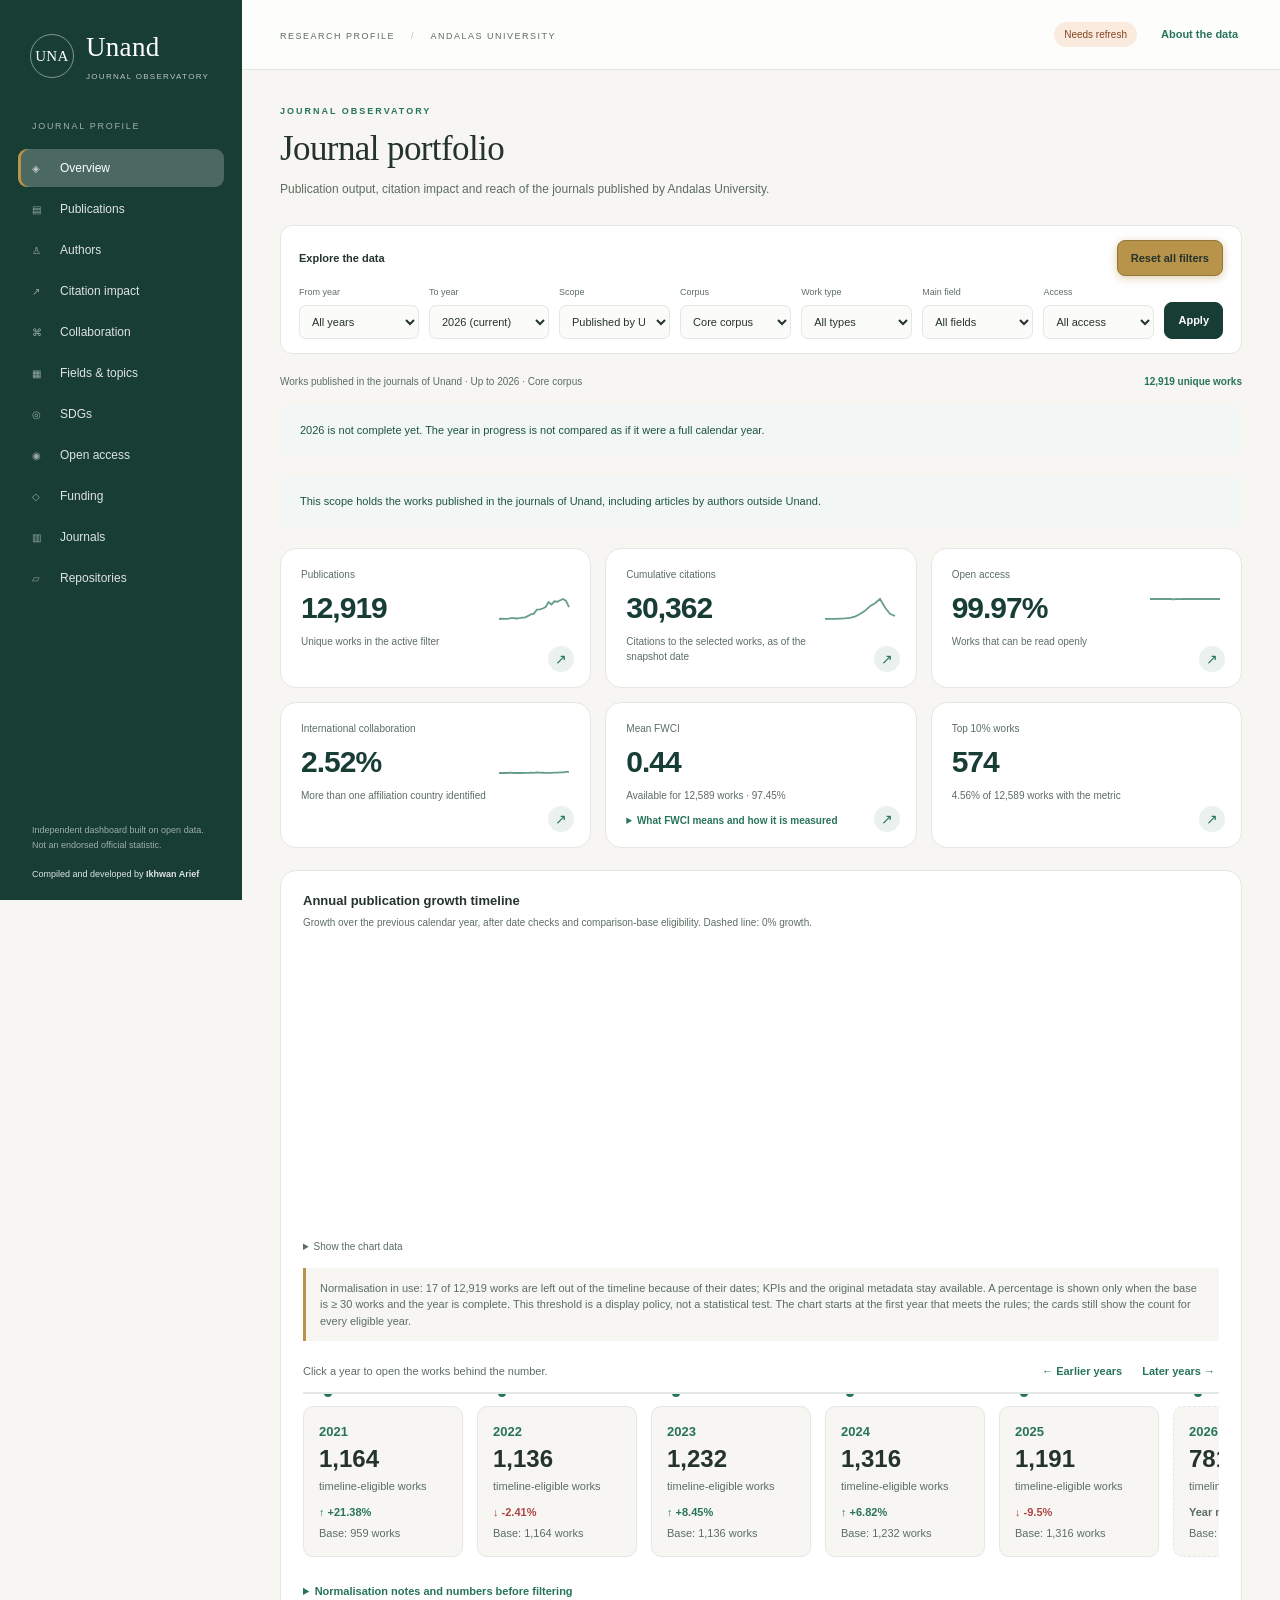
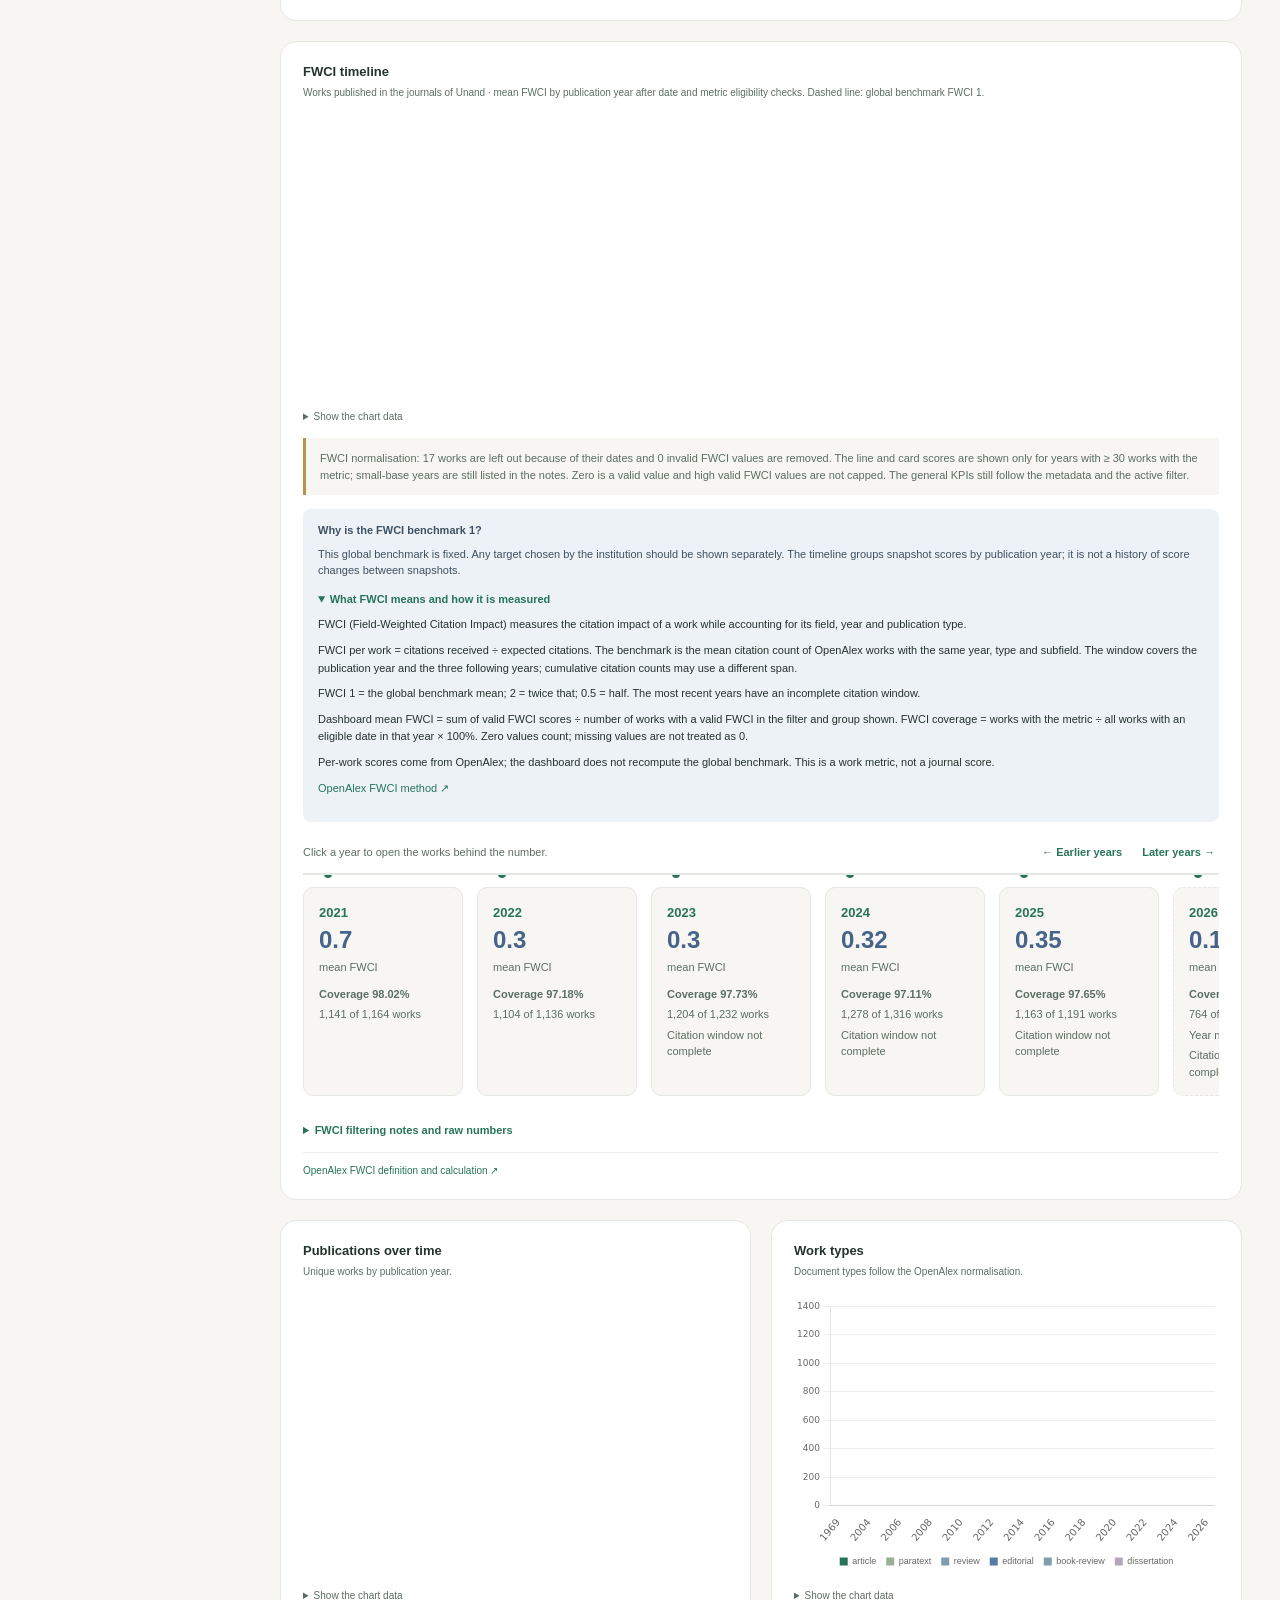
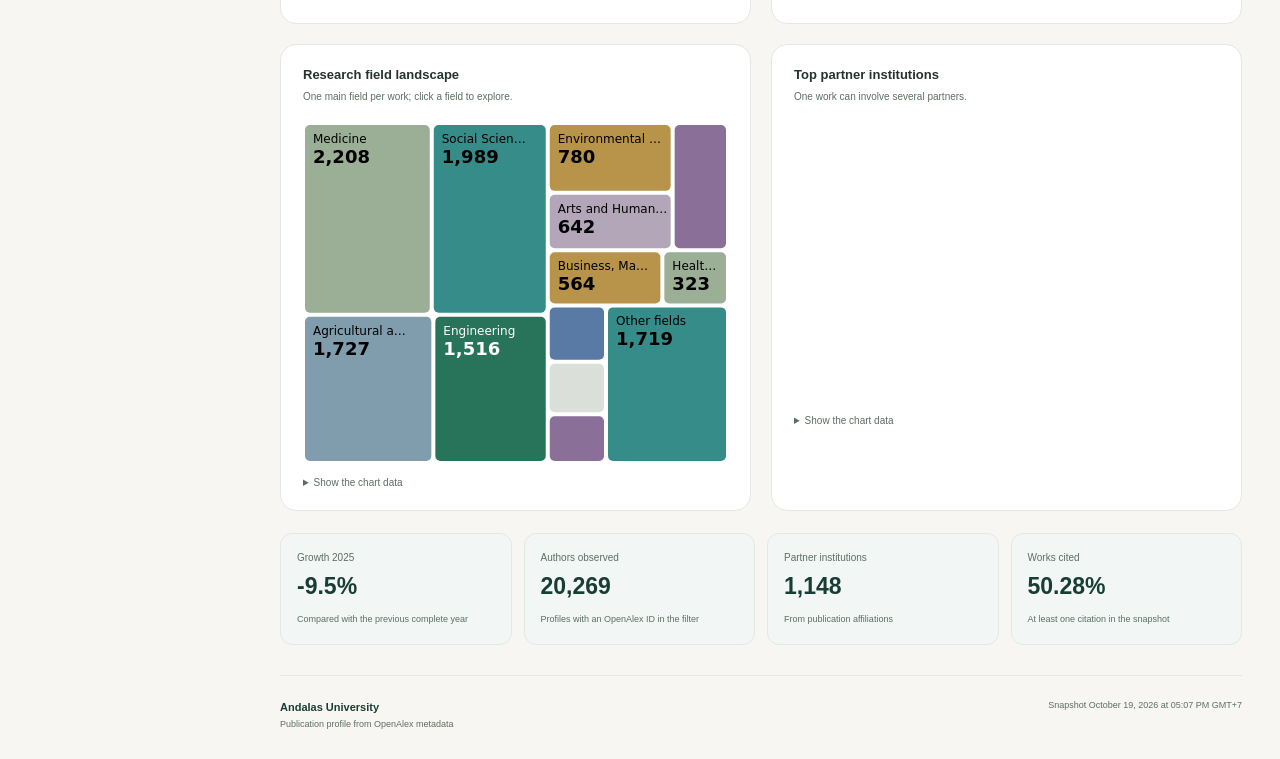
==== index.html @ 477d584e "Publish OpenAlex snapshot 2026-10-19T10:07:55.130182+00:00" ====
<!doctype html>
<!-- Copyright (c) 2026 Ikhwan Arief (ikhwan[at]eng.unand.ac.id). All rights reserved.
     Licensed under the PolyForm Noncommercial License 1.0.0
     (https://polyformproject.org/licenses/noncommercial/1.0.0). Commercial use requires prior
     written permission from the copyright holder. See LICENSE and NOTICE. -->
<html lang="en" data-export-controls="hidden">
<head>
  <meta charset="utf-8">
  <meta name="viewport" content="width=device-width, initial-scale=1">
  <meta http-equiv="Content-Security-Policy" content="default-src 'self'; script-src 'self'; style-src 'self' 'unsafe-inline'; img-src 'self' data: blob:; connect-src 'self'; worker-src 'self'; object-src 'none'; base-uri 'none'; form-action 'none'; frame-src 'none'">
  <meta name="referrer" content="strict-origin-when-cross-origin">
  <meta name="description" content="Journals of an organisation, their articles, citation impact and openness, from public OpenAlex metadata.">
  <meta name="theme-color" content="#183D34">
  <title>Journal profile</title>
  <link rel="stylesheet" href="assets/style.css">
  <script src="assets/vendor/chart.umd.min.js" defer></script>
  <script type="module" src="assets/app.js"></script>
</head>
<body>
  <a class="skip-link" href="#main">Skip to content</a>
  <aside class="sidebar" aria-label="Main navigation">
    <!-- Filled in when the page loads: the institution's logo, or a monogram of its short name. -->
    <a class="brand" href="#overview"><span id="brand-mark" class="brand-mark" aria-hidden="true"></span><span><strong id="brand-name">Research</strong><small>JOURNAL OBSERVATORY</small></span></a>
    <div class="sidebar-label">JOURNAL PROFILE</div>
    <nav id="navigation"></nav>
    <div class="sidebar-bottom"><p>Independent dashboard built on open data. Not an endorsed official statistic.</p><p class="developer-credit">Compiled and developed by <strong>Ikhwan Arief</strong></p></div>
  </aside>
  <div class="workspace">
    <header class="topbar"><div><button id="menu-toggle" class="icon-button mobile-menu" aria-label="Open navigation" aria-expanded="false">☰</button><span class="breadcrumb">RESEARCH PROFILE <span aria-hidden="true">/</span> <span id="breadcrumb-name"></span></span></div><div class="topbar-right"><span id="freshness" class="status-badge">Loading snapshot</span><a id="method-button" class="text-button" href="https://openalex.org/about" target="_blank" rel="noopener noreferrer">About the data</a></div></header>
    <main id="main" tabindex="-1">
      <section class="page-heading"><div><div id="eyebrow" class="eyebrow">JOURNAL OBSERVATORY</div><h1 id="page-title">Journal portfolio</h1><p id="page-description">Journals, articles, impact and reach.</p></div><div class="heading-actions"><button id="export-csv" class="button secondary">↓ CSV</button><button id="export-json" class="button secondary">↓ JSON</button><button id="print" class="button">Print report ↗</button></div></section>
      <section class="filters" aria-label="Publication filters"><div class="filter-topline"><strong>Explore the data</strong><button id="reset" type="button" class="button secondary" title="Return every filter to this tab's defaults">Reset all filters</button></div><form id="filters-form"><label class="year-filter">From year<select id="filter-from" name="from" aria-label="From year"></select></label><label class="year-filter">To year<select id="filter-to" name="to" aria-label="To year"></select></label><label>Scope<select id="filter-scope" name="scope"></select></label><label>Corpus<select id="filter-corpus" name="corpus"><option value="all">All</option><option value="core">Core corpus</option></select></label><label>Work type<select id="filter-type" name="type"><option value="">All types</option></select></label><label>Main field<select id="filter-field" name="field"><option value="">All fields</option></select></label><label>Access<select id="filter-oa" name="oa"><option value="">All access</option><option value="open">Open access</option><option value="closed">Closed</option><option value="diamond">Diamond</option><option value="gold">Gold</option><option value="green">Green</option><option value="hybrid">Hybrid</option><option value="bronze">Bronze</option></select></label><button class="button apply" type="submit">Apply</button></form><div id="active-filters" class="active-filters" aria-label="Active extra filters"></div></section>
      <div id="notice" role="status" aria-live="polite"></div>
      <div id="content" aria-busy="true"><div class="loading"><span class="spinner"></span><h2>Preparing the research profile</h2><p>Reading the latest publication snapshot.</p></div></div>
      <footer class="footer"><div><strong id="footer-name"></strong><span id="footer-place">Publication profile from OpenAlex metadata</span></div><div id="snapshot-caption">No snapshot yet</div></footer>
    </main>
  </div>
  <dialog id="detail-dialog"><div class="dialog-head"><span class="eyebrow">PUBLICATION DETAIL</span><button id="close-detail" class="icon-button" aria-label="Close detail">✕</button></div><div id="detail-body"></div></dialog>
</body>
</html>
---- assets/style.css ----
/*! Copyright (c) 2026 Ikhwan Arief (ikhwan[at]eng.unand.ac.id). All rights reserved.
 * Licensed under the PolyForm Noncommercial License 1.0.0
 * (https://polyformproject.org/licenses/noncommercial/1.0.0). Commercial use requires prior
 * written permission from the copyright holder. See LICENSE and NOTICE. */
:root {
  --forest:#183d34;
  --green:#28745b;
  --gold:#b8934a;
  --paper:#f7f6f2;
  --white:#fff;
  --ink:#25332d;
  --muted:#5c6e63;
  --border:#e3e8e2;
  --sage:#9bae96;
  --teal:#368c88;
  --blue:#587aa5;
  --plum:#8a7098;
  --red:#ab4545;
  /* Derived tints: every shade below follows the base colours, so a configured theme
     (manifest.institution.theme, applied by app.js) recolours the whole interface. */
  --on-primary:color-mix(in srgb, #fff 86%, var(--forest));
  --on-primary-soft:color-mix(in srgb, #fff 70%, var(--forest));
  --on-primary-faint:color-mix(in srgb, #fff 58%, var(--forest));
  --primary-hover:color-mix(in srgb, var(--forest) 88%, #fff);
  --primary-active:color-mix(in srgb, var(--forest) 78%, #fff);
  --accent-ink:color-mix(in srgb, var(--green) 72%, #000);
  --tint:color-mix(in srgb, var(--green) 10%, #fff);
  --tint-soft:color-mix(in srgb, var(--green) 6%, #fff);
  --tint-faint:color-mix(in srgb, var(--green) 3%, #fff);
  --tint-line:color-mix(in srgb, var(--green) 18%, #fff);
  --field:color-mix(in srgb, var(--paper) 50%, #fff);
  --line:color-mix(in srgb, var(--border) 70%, #fff);
  --radius:16px;
  font-family:Inter,-apple-system,BlinkMacSystemFont,"Segoe UI",sans-serif;
  color:var(--ink);
  font-synthesis:none;
  line-height:1.5;
  font-size:14px;
  font-variant-numeric:tabular-nums
}
* {
  box-sizing:border-box
}
.journal-metrics {
  margin:24px 0 30px;
  min-width:0
}
.journal-metrics>h2 {
  font-family:Georgia,serif;
  font-size:24px;
  color:var(--forest)
}
.journal-toolbar {
  display:grid;
  grid-template-columns:minmax(0,320px);
  gap:16px;
  margin:18px 0
}
.journal-toolbar label {
  display:flex;
  flex-direction:column;
  gap:7px;
  min-width:0;
  font-weight:600
}
.journal-fwci {
  margin:0;
  min-width:0;
  overflow-wrap:anywhere
}
.journal-recap-timelines {
  align-items:stretch;
  margin-top:0
}
.journal-table {
  margin:20px 0
}
.sort-button {
  border:0;
  background:none;
  padding:0;
  font:inherit;
  color:inherit;
  text-align:inherit;
  cursor:pointer
}
.sort-button::after {
  content:' ↕';
  opacity:.45
}
th[aria-sort="ascending"] .sort-button::after {
  content:' ↑';
  opacity:1
}
th[aria-sort="descending"] .sort-button::after {
  content:' ↓';
  opacity:1
}
.journal-fwci h3 {
  font-family:Georgia,serif;
  font-size:22px;
  color:var(--forest)
}
.journal-toolbar select {
  width:100%;
  min-width:0;
  padding:11px;
  border:1px solid var(--border);
  border-radius:9px;
  background:var(--white);
  color:var(--ink)
}
.journal-ratio-grid {
  display:grid;
  align-items:start;
  grid-template-columns:repeat(2,minmax(0,1fr));
  gap:20px;
  margin:18px 0
}
.journal-ratio,.journal-timelines>.panel,.journal-drill-context {
  min-width:0;
  overflow-wrap:anywhere
}
.journal-ratio h3 {
  margin:0;
  font-family:Georgia,serif;
  font-size:22px;
  color:var(--forest)
}
.journal-ratio-value {
  font-size:40px;
  font-weight:650;
  color:var(--green);
  margin:15px 0 0
}
.journal-status,.journal-small-base {
  font-size:12px
}
.journal-small-base {
  color:#80591c
}
.journal-counts {
  display:grid;
  grid-template-columns:minmax(0,1fr) auto;
  gap:10px 15px;
  border-block:1px solid var(--border);
  padding:16px 0
}
.journal-counts dd {
  margin:0;
  font-weight:700;
  text-align:right
}
.journal-formula,.journal-breakdown {
  margin-top:14px;
  border-top:1px solid var(--border);
  padding-top:12px
}
.journal-formula summary,.journal-breakdown summary {
  color:var(--green);
  cursor:pointer;
  font-weight:600
}
.journal-formula a {
  display:block;
  margin:10px 0
}
.journal-equation {
  font-family:Georgia,serif;
  font-size:16px
}
.journal-drill-actions {
  display:flex;
  flex-direction:column;
  align-items:flex-start;
  gap:12px;
  margin:15px 0
}
.journal-drill-context {
  margin:20px 0
}
.journal-recap-grid {
  display:grid;
  align-items:start;
  grid-template-columns:repeat(3,minmax(0,1fr));
  gap:20px;
  margin:18px 0
}
.journal-running {
  font-size:12px;
  color:var(--forest);
  background:var(--tint);
  border-radius:8px;
  padding:8px 10px
}
.journal-recap-table {
  margin:20px 0
}
.journal-page-head {
  margin:0 0 18px;
  min-width:0;
  overflow-wrap:anywhere
}
.journal-page-head h2 {
  margin:14px 0 6px;
  font-family:Georgia,serif;
  font-size:28px;
  color:var(--forest)
}
.citation-year-table {
  margin-top:10px
}
.citation-year-table th,.citation-year-table td {
  padding:5px 4px;
  font-size:11px
}
.citation-year-table tbody th[scope="row"] {
  text-align:left;
  color:var(--muted)
}
#filters-form select:disabled {
  opacity:.6;
  cursor:not-allowed
}
@media(max-width:1100px) {
  .journal-recap-grid {
    grid-template-columns:minmax(0,1fr)
  }
}
@media(max-width:800px) {
  .journal-ratio-grid,.journal-toolbar {
    grid-template-columns:minmax(0,1fr)
  }
}
html[data-export-controls="hidden"] .heading-actions,
html[data-export-controls="hidden"] .chart-export {
  display:none!important
}
body {
  margin:0;
  background:var(--paper)
}
button,input,select {
  font:inherit
}
button,a,input,select {
  -webkit-tap-highlight-color:transparent
}
button {
  cursor:pointer
}
a {
  color:var(--green);
  text-decoration:none
}
a:hover {
  text-decoration:underline
}
button:focus-visible,a:focus-visible,input:focus-visible,select:focus-visible,[tabindex]:focus-visible {
  outline:3px solid var(--gold);
  outline-offset:3px
}
button:disabled {
  opacity:.5;
  cursor:wait
}
.skip-link {
  position:fixed;
  left:12px;
  top:-100px;
  background:var(--forest);
  color:white;
  padding:12px;
  z-index:100
}
.skip-link:focus {
  top:12px
}
.sidebar {
  position:fixed;
  width:242px;
  inset:0 auto 0 0;
  display:flex;
  flex-direction:column;
  background:var(--forest);
  color:var(--on-primary);
  padding:32px 18px 18px;
  z-index:30;
  overflow:auto
}
.brand {
  display:flex;
  gap:12px;
  align-items:center;
  padding:0 12px;
  color:white;
  line-height:1.14;
  font-size:17px
}
.brand:hover {
  text-decoration:none
}
.brand img {
  object-fit:contain;
  flex-shrink:0
}
.brand-mark {
  display:flex;
  align-items:center;
  justify-content:center;
  flex-shrink:0;
  min-width:44px;
  max-width:96px;
  height:44px
}
.brand-mark img {
  max-width:96px;
  max-height:44px;
  width:auto;
  height:auto
}
.brand-mark.monogram {
  width:44px;
  border:1px solid rgba(255,255,255,.45);
  border-radius:50%;
  font-family:Georgia,serif;
  font-size:15px;
  letter-spacing:.4px;
  color:white
}
.brand strong {
  font-family:Georgia,serif;
  font-size:27px;
  font-weight:normal;
  letter-spacing:.3px
}
.brand small {
  display:block;
  font-size:8px;
  letter-spacing:1.3px;
  color:var(--on-primary-soft);
  margin-top:9px
}
.sidebar-label {
  font-size:9px;
  letter-spacing:1.7px;
  color:var(--on-primary-faint);
  margin:39px 14px 13px
}
.nav-link {
  display:flex;
  gap:13px;
  align-items:center;
  color:var(--on-primary);
  padding:10px 14px;
  border-radius:9px;
  font-size:12px;
  margin:3px 0;
  transition:background .15s
}
.nav-link:hover {
  background:var(--primary-hover);
  text-decoration:none;
  color:#fff
}
.nav-link.active {
  background:var(--primary-active);
  color:#fff;
  box-shadow:inset 3px 0 var(--gold)
}
.nav-link .nav-number {
  font-size:10px;
  opacity:.65;
  min-width:15px
}
.sidebar-bottom {
  margin-top:auto;
  padding:26px 14px 0;
  font-size:10px;
  color:var(--on-primary-faint);
  line-height:1.8
}
.sidebar-bottom a {
  color:var(--on-primary)
}
.sidebar-bottom p {
  font-size:9px;
  color:var(--on-primary-faint);
  margin-top:13px;
  line-height:1.7
}
.sidebar-bottom .developer-credit {
  color:var(--on-primary);
  margin-bottom:0
}
.developer-credit span {
  display:block;
  overflow-wrap:anywhere
}
.source-dot {
  display:inline-block;
  width:6px;
  height:6px;
  border-radius:50%;
  background:var(--sage);
  margin-right:4px
}
.workspace {
  margin-left:242px
}
.topbar {
  height:70px;
  border-bottom:1px solid var(--border);
  display:flex;
  justify-content:space-between;
  align-items:center;
  padding:0 38px;
  background:rgba(255,255,255,.75)
}
.breadcrumb {
  font-size:9px;
  letter-spacing:1.5px;
  color:var(--muted)
}
.breadcrumb span {
  margin:0 12px;
  color:color-mix(in srgb, var(--muted) 45%, #fff)
}
.breadcrumb #breadcrumb-name {
  margin:0;
  color:inherit;
  text-transform:uppercase
}
.topbar-right {
  display:flex;
  gap:20px;
  align-items:center
}
.status-badge {
  font-size:10px;
  padding:5px 10px;
  border-radius:20px;
  background:var(--tint);
  color:var(--accent-ink)
}
.status-badge.stale {
  background:#fbebdf;
  color:#824421
}
.text-button {
  background:none;
  border:0;
  color:var(--green);
  padding:4px;
  font-size:11px;
  font-weight:600
}
.text-button:hover {
  text-decoration:underline
}
main {
  padding:35px 38px 0;
  max-width:1700px;
  margin:auto
}
.page-heading {
  display:flex;
  align-items:center;
  justify-content:space-between;
  gap:25px;
  margin-bottom:27px
}
.eyebrow {
  font-size:9px;
  font-weight:650;
  letter-spacing:2px;
  color:var(--green)
}
h1 {
  font-family:Georgia,"Times New Roman",serif;
  font-size:35px;
  line-height:1.2;
  margin:9px 0 10px;
  font-weight:normal;
  letter-spacing:-.6px
}
.page-heading p {
  margin:0;
  color:var(--muted);
  font-size:12px
}
.heading-actions {
  display:flex;
  gap:8px;
  flex-shrink:0
}
.button {
  background:var(--forest);
  border:1px solid var(--forest);
  color:white;
  border-radius:8px;
  padding:9px 13px;
  font-size:11px;
  font-weight:600;
  white-space:nowrap;
  min-height:36px
}
.button:hover {
  background:var(--primary-hover)
}
.button.secondary {
  background:transparent;
  color:var(--forest);
  border-color:var(--tint-line)
}
.button.secondary:hover {
  background:var(--tint-soft)
}
.filters {
  border:1px solid var(--border);
  border-radius:12px;
  background:white;
  padding:14px 18px;
  margin-bottom:20px
}
.filter-topline {
  display:flex;
  justify-content:space-between;
  align-items:center;
  margin-bottom:10px
}
.filter-topline strong {
  font-size:11px
}
.filters form {
  display:flex;
  align-items:end;
  gap:10px;
  flex-wrap:wrap
}
.filters label {
  font-size:9px;
  color:var(--muted);
  display:flex;
  flex-direction:column;
  gap:5px;
  flex:1;
  min-width:95px
}
.filters select,.filters input {
  background:var(--field);
  border:1px solid var(--border);
  border-radius:7px;
  padding:7px 8px;
  color:var(--ink);
  width:100%;
  font-size:11px;
  height:34px
}
.filters input[type=number] {
  min-width:65px
}
.filters .year-filter {
  max-width:140px;
  min-width:120px
}
.active-filters {
  display:flex;
  gap:6px;
  flex-wrap:wrap
}
.active-filters:not(:empty) {
  padding-top:12px
}
.chip {
  font-size:10px;
  background:var(--tint);
  border:1px solid var(--tint-line);
  color:var(--accent-ink);
  border-radius:20px;
  padding:4px 9px
}
.chip button {
  border:0;
  background:none;
  padding:0 0 0 7px;
  color:inherit
}
.notice {
  background:var(--tint-soft);
  border-left:3px solid var(--gold);
  padding:11px 14px;
  font-size:11px;
  color:var(--accent-ink);
  border-radius:4px;
  margin-bottom:18px
}
.notice.error {
  border-color:var(--red);
  background:#f9efec;
  color:#833f39
}
.scope-line {
  display:flex;
  justify-content:space-between;
  gap:12px;
  margin:16px 0;
  font-size:10px;
  color:var(--muted)
}
.scope-line strong {
  color:var(--green)
}
.kpi-grid {
  display:grid;
  grid-template-columns:repeat(3,minmax(0,1fr));
  gap:14px;
  margin-bottom:22px
}
.kpi {
  background:white;
  border:1px solid var(--border);
  border-radius:var(--radius);
  padding:18px 20px;
  position:relative;
  min-height:140px
}
.kpi-label {
  font-size:10px;
  color:var(--muted);
  margin-bottom:9px;
  display:flex;
  justify-content:space-between;
  gap:10px
}
.kpi-value {
  font-size:30px;
  line-height:1.1;
  letter-spacing:-1px;
  font-weight:650;
  color:var(--forest)
}
.kpi-value small {
  font-size:18px;
  margin-left:3px
}
.kpi-foot {
  margin-top:10px;
  font-size:10px;
  color:var(--muted);
  max-width:80%;
  line-height:1.5
}
.kpi-link {
  position:absolute;
  right:16px;
  bottom:15px;
  border:0;
  border-radius:50%;
  background:var(--tint);
  color:var(--green);
  width:26px;
  height:26px
}
.sparkline {
  position:absolute;
  width:72px;
  height:24px;
  right:19px;
  top:48px;
  opacity:.7
}
.charts-grid {
  display:grid;
  grid-template-columns:repeat(2,minmax(0,1fr));
  gap:20px;
  margin-bottom:22px
}
.panel {
  background:var(--white);
  border:1px solid var(--border);
  border-radius:var(--radius);
  padding:20px 22px;
  min-width:0
}
.panel.wide {
  grid-column:1/-1
}
.panel-head {
  display:flex;
  align-items:flex-start;
  justify-content:space-between;
  gap:15px;
  margin-bottom:18px
}
.panel h2 {
  font-size:13px;
  line-height:1.5;
  font-weight:650;
  margin:0 0 3px
}
.panel-head p,.panel-note {
  font-size:10px;
  line-height:1.7;
  color:var(--muted);
  margin:3px 0 0
}
.panel-note {
  border-top:1px solid var(--line);
  margin-top:13px;
  padding-top:9px
}
.panel-actions {
  display:flex;
  gap:5px
}
.chart-export {
  border:1px solid var(--border);
  background:white;
  color:var(--muted);
  border-radius:6px;
  font-size:9px;
  padding:4px 7px;
  white-space:nowrap
}
.chart-body {
  height:278px;
  position:relative
}
.chart-body.short {
  height:220px
}
.chart-body.tall {
  height:340px
}
.chart-body svg {
  width:100%;
  height:100%;
  overflow:visible
}
.chart-body canvas {
  max-height:100%;
  width:100%
}
.chart-description {
  margin-top:9px;
  font-size:10px;
  color:var(--muted)
}
.chart-data {
  font-size:10px;
  margin-top:12px;
  color:var(--muted)
}
.chart-data summary {
  cursor:pointer
}
.chart-data ul {
  padding-left:18px;
  max-height:180px;
  overflow:auto
}
.empty-state {
  display:flex;
  flex-direction:column;
  align-items:center;
  justify-content:center;
  text-align:center;
  min-height:200px;
  color:var(--muted);
  padding:25px
}
.empty-state strong {
  color:var(--forest);
  font-size:13px
}
.empty-state p {
  font-size:11px;
  max-width:480px
}
.mini-stats {
  display:grid;
  grid-template-columns:repeat(4,minmax(0,1fr));
  gap:12px;
  margin-bottom:22px
}
.mini-stat {
  border:1px solid var(--border);
  border-radius:12px;
  background:var(--tint-soft);
  padding:16px
}
.mini-stat span {
  display:block;
  font-size:10px;
  color:var(--muted)
}
.mini-stat strong {
  display:block;
  color:var(--forest);
  font-size:23px;
  margin:4px 0
}
.mini-stat small {
  font-size:9px;
  color:var(--muted)
}
.heatmap-wrap {
  overflow:auto;
  height:100%;
  padding-bottom:8px
}
.heatmap {
  display:grid;
  gap:4px;
  min-width:360px;
  align-items:center
}
.heat-label {
  font-size:9px;
  color:var(--muted);
  padding-right:8px;
  overflow:hidden;
  text-overflow:ellipsis;
  white-space:nowrap
}
.heat-year {
  text-align:center;
  font-size:9px;
  color:var(--muted)
}
.heat-cell {
  min-height:25px;
  border:0;
  border-radius:4px;
  font-size:9px;
  padding:4px;
  transition:filter .15s
}
.heat-cell:hover {
  filter:brightness(.9)
}
.heat-legend {
  font-size:9px;
  color:var(--muted);
  margin-top:6px
}
.module-intro {
  padding:16px 20px;
  background:var(--tint-soft);
  border-radius:10px;
  font-size:11px;
  color:var(--accent-ink);
  margin-bottom:20px;
  line-height:1.8
}
.table-panel {
  margin-bottom:22px
}
.table-toolbar {
  display:flex;
  gap:10px;
  align-items:center;
  flex-wrap:wrap;
  margin-bottom:17px
}
.search-input {
  flex:1;
  min-width:180px;
  border:1px solid var(--border);
  padding:9px 12px;
  border-radius:8px;
  background:var(--field);
  font-size:11px
}
.table-toolbar select {
  border:1px solid var(--border);
  padding:8px;
  border-radius:8px;
  font-size:11px
}
.topic-control {
  display:flex;
  flex-direction:column;
  gap:5px;
  min-width:0;
  max-width:100%;
  color:var(--muted);
  font-size:10px
}
.topic-control select {
  width:100%
}
.mapped-topic-control {
  flex:1;
  min-width:220px
}
.topic-help {
  flex-basis:100%;
  color:var(--muted);
  font-size:10px
}
.table-scroll {
  overflow:auto
}
table {
  border-collapse:collapse;
  width:100%;
  text-align:left;
  font-size:11px
}
thead {
  background:var(--tint-faint);
  color:var(--muted);
  font-size:9px;
  letter-spacing:.4px
}
th,td {
  padding:12px 10px;
  border-bottom:1px solid var(--line);
  vertical-align:top
}
th {
  font-weight:600;
  white-space:nowrap
}
td.num,th.num {
  text-align:right
}
.work-title {
  background:none;
  border:0;
  color:var(--forest);
  font-size:11px;
  line-height:1.6;
  text-align:left;
  padding:0;
  max-width:620px;
  font-weight:600
}
.work-title:hover {
  text-decoration:underline
}
.work-source {
  display:block;
  color:var(--muted);
  font-size:9px;
  margin-top:4px
}
.oa-tag {
  font-size:9px;
  display:inline-block;
  padding:3px 7px;
  border-radius:5px;
  background:var(--tint);
  color:var(--accent-ink);
  white-space:nowrap
}
.oa-tag.closed {
  background:#eff0ee;
  color:#5d675c
}
.warning-tag {
  font-size:9px;
  color:var(--red);
  display:block
}
.pagination {
  display:flex;
  justify-content:space-between;
  align-items:center;
  font-size:10px;
  color:var(--muted);
  margin-top:16px
}
.pagination>div {
  display:flex;
  flex-wrap:wrap;
  justify-content:flex-end;
  gap:7px
}
.growth-panel {
  min-width:0
}
.timeline-controls {
  display:flex;
  flex-wrap:wrap;
  align-items:center;
  justify-content:flex-end;
  gap:12px;
  margin:18px 0 8px
}
.timeline-controls .timeline-hint {
  margin:0 auto 0 0
}
.timeline-hint {
  color:var(--muted);
  font-size:11px
}
.normalization-note {
  margin:14px 0;
  padding:12px 14px;
  border-left:3px solid var(--gold);
  background:var(--paper);
  color:var(--muted);
  font-size:11px
}
.normalization-details {
  margin-top:10px;
  color:var(--muted);
  font-size:11px
}
.normalization-details summary {
  cursor:pointer;
  color:var(--green);
  font-weight:600
}
.raw-growth-values {
  max-height:260px;
  overflow:auto
}
.fwci-year strong {
  color:#46638a
}
.fwci-guide {
  background:#edf2f7;
  color:#3e5162;
  padding:13px 15px;
  border-radius:8px;
  font-size:11px
}
.fwci-guide p {
  margin:7px 0 0
}
.fwci-help {
  margin:12px 0;
  color:var(--ink);
  font-size:11px;
  line-height:1.6
}
.fwci-help summary {
  color:var(--green);
  cursor:pointer;
  font-weight:600
}
.fwci-help p {
  margin:8px 0
}
.kpi .fwci-help {
  margin:10px 24px 0 0;
  font-size:10px
}
.kpi .fwci-help summary {
  font-size:10px
}
.mini-stat .fwci-help {
  display:block
}
.small-multiples {
  display:grid;
  grid-template-columns:repeat(2,minmax(0,1fr));
  gap:14px
}
.mini-series {
  min-width:0;
  padding:14px;
  border:1px solid var(--border);
  border-radius:10px;
  background:var(--tint-faint)
}
.mini-series-head {
  display:flex;
  gap:8px;
  justify-content:space-between
}
.mini-series-head h3 {
  margin:0 0 5px;
  min-height:34px;
  font-size:12px;
  overflow-wrap:anywhere
}
.mini-series-meta {
  color:var(--muted);
  font-size:10px
}
.mini-series-body {
  height:160px;
  min-width:0;
  margin-top:12px
}
.map-controls {
  display:flex;
  gap:8px;
  flex-wrap:wrap;
  align-items:center;
  margin-bottom:12px
}
.map-controls select {
  background:white;
  color:var(--ink);
  border:1px solid var(--border);
  border-radius:7px;
  padding:7px 9px;
  font-size:11px;
  max-width:100%
}
.map-controls select:last-child {
  flex:1 1 220px;
  min-width:0
}
.map-controls .button {
  padding:6px 12px
}
.world-map-panel .chart-body {
  position:relative;
  width:100%;
  min-width:0;
  max-width:100%;
  height:auto;
  aspect-ratio:16/7;
  min-height:200px;
  overflow:hidden;
  border-radius:10px
}
.world-map-panel .chart-body svg {
  width:100%;
  height:100%;
  min-height:200px;
  display:block
}
.country-bubble {
  cursor:help
}
.map-popup {
  position:absolute;
  z-index:2;
  max-width:calc(100% - 16px);
  width:270px;
  padding:11px 13px;
  border:1px solid var(--tint-line);
  border-radius:9px;
  background:var(--forest);
  color:#fff;
  box-shadow:0 5px 18px #183d3433;
  font-size:12px;
  line-height:1.6;
  pointer-events:none
}
html[data-content-protection="enabled"] img,
html[data-content-protection="enabled"] canvas,
html[data-content-protection="enabled"] svg {
  -webkit-user-drag:none;
  user-select:none
}
.map-tooltip {
  min-height:34px;
  color:var(--ink);
  font-size:11px
}
.series-controls {
  display:flex;
  flex-wrap:wrap;
  align-items:center;
  gap:10px;
  margin-bottom:14px;
  color:var(--muted);
  font-size:11px
}
.series-controls select {
  max-width:100%;
  padding:7px 10px;
  color:var(--ink);
  border:1px solid var(--border);
  border-radius:7px;
  background:white
}
@media(max-width:700px) {
  .small-multiples {
    grid-template-columns:1fr
  }
}
.growth-timeline {
  display:flex;
  gap:14px;
  overflow-x:auto;
  padding:12px 4px 16px;
  scroll-snap-type:x proximity;
  border-top:2px solid var(--border)
}
.timeline-year {
  position:relative;
  display:flex;
  flex:0 0 160px;
  flex-direction:column;
  align-items:flex-start;
  gap:4px;
  padding:15px;
  border:1px solid var(--border);
  border-radius:10px;
  background:var(--paper);
  color:var(--ink);
  text-align:left;
  scroll-snap-align:start;
  cursor:pointer
}
.timeline-year::before {
  content:'';
  position:absolute;
  top:-18px;
  left:20px;
  width:8px;
  height:8px;
  border-radius:50%;
  background:var(--green)
}
.timeline-date {
  color:var(--green);
  font-weight:700;
  font-size:13px
}
.timeline-year strong {
  font-size:24px;
  line-height:1.2
}
.timeline-year>span:not(.timeline-date),.timeline-year small {
  font-size:11px;
  color:var(--muted)
}
.timeline-year .timeline-growth {
  margin-top:6px;
  font-weight:700
}
.timeline-year.positive .timeline-growth {
  color:var(--green)
}
.timeline-year.negative .timeline-growth {
  color:var(--red)
}
.timeline-year.partial {
  border-style:dashed
}
.pagination button {
  padding:5px 10px;
  border:1px solid var(--border);
  background:white;
  border-radius:5px;
  color:var(--green);
  font-size:10px
}
.method-grid {
  display:grid;
  grid-template-columns:1fr 1fr;
  gap:15px
}
.method-item {
  padding:15px;
  background:var(--tint-faint);
  border-radius:9px
}
.method-item h3 {
  font-size:11px;
  margin:0 0 5px
}
.method-item p {
  font-size:10px;
  color:var(--muted);
  margin:0;
  line-height:1.8
}
.footer {
  display:flex;
  justify-content:space-between;
  gap:20px;
  border-top:1px solid var(--border);
  padding:22px 0 27px;
  margin-top:30px;
  font-size:9px;
  color:var(--muted);
  line-height:1.7
}
.footer strong {
  display:block;
  font-size:11px;
  color:var(--forest)
}
.footer span {
  display:block
}
.loading {
  padding:80px 20px;
  text-align:center;
  color:var(--muted)
}
.loading h2 {
  font-size:17px;
  color:var(--forest)
}
.loading p {
  font-size:12px
}
.spinner {
  display:inline-block;
  width:30px;
  height:30px;
  border:3px solid var(--tint-line);
  border-top-color:var(--green);
  border-radius:50%;
  animation:spin .8s linear infinite
}
@keyframes spin {
  to {
    transform:rotate(360deg)
  }
}
.icon-button {
  border:1px solid var(--border);
  background:transparent;
  border-radius:7px;
  padding:5px 9px;
  color:var(--forest)
}
.mobile-menu {
  display:none
}
dialog {
  border:1px solid var(--border);
  border-radius:20px;
  padding:26px;
  max-width:820px;
  width:calc(100% - 32px);
  max-height:90vh;
  color:var(--ink);
  box-shadow:0 20px 80px #12352830
}
dialog::backdrop {
  background:#122b2255;
  backdrop-filter:blur(3px)
}
.dialog-head {
  display:flex;
  justify-content:space-between;
  align-items:center;
  margin-bottom:20px
}
dialog h2 {
  font:normal 24px/1.4 Georgia,serif;
  margin:0 0 14px
}
.detail-grid {
  display:grid;
  grid-template-columns:1fr 1fr;
  gap:12px;
  margin:20px 0
}
.detail-grid>div {
  background:var(--tint-faint);
  padding:12px;
  border-radius:8px;
  font-size:11px
}
.detail-grid small {
  display:block;
  color:var(--muted);
  font-size:9px;
  margin-bottom:4px
}
.detail-list {
  font-size:11px;
  line-height:1.9;
  padding-left:20px
}
dialog p {
  font-size:12px;
  color:var(--muted);
  line-height:1.8
}
.work-tabs {
  display:flex;
  gap:4px;
  border-bottom:1px solid var(--border);
  margin:14px 0 6px
}
.work-tabs [role="tab"] {
  border:0;
  background:none;
  padding:9px 14px;
  font:600 13px/1.2 inherit;
  color:var(--muted);
  border-bottom:3px solid transparent;
  cursor:pointer
}
.work-tabs [role="tab"][aria-selected="true"] {
  color:var(--forest);
  border-bottom-color:var(--green)
}
.work-sdgs {
  margin:18px 0;
  padding:14px;
  border:1px solid var(--border);
  border-radius:8px
}
.work-sdgs h3 {
  margin-top:0
}
.sdg-list {
  list-style:none;
  padding:0;
  margin:8px 0;
  display:flex;
  flex-direction:column;
  gap:6px
}
.sdg-list li {
  display:flex;
  flex-wrap:wrap;
  align-items:center;
  gap:6px 12px
}
.sdg-chip {
  border:1px solid var(--green);
  background:var(--tint);
  color:var(--forest);
  border-radius:999px;
  padding:4px 12px;
  font:600 12px/1.4 inherit;
  cursor:pointer;
  text-align:left
}
.sdg-score {
  font-size:11px;
  color:var(--muted)
}
.citing-table {
  font-size:11px
}
.citing-table td {
  overflow-wrap:anywhere
}
.detail-links {
  display:flex;
  gap:8px;
  flex-wrap:wrap;
  margin-top:15px
}
.network-node {
  cursor:pointer
}
.network-node:focus circle {
  stroke:var(--gold);
  stroke-width:3
}
.treemap-tile {
  cursor:pointer
}
.treemap-tile:focus rect {
  stroke:var(--gold);
  stroke-width:3
}
.badge-note {
  font-size:9px;
  background:#faf2e1;
  color:#796135;
  border-radius:4px;
  padding:3px 6px
}
.legend-row {
  display:flex;
  gap:13px;
  font-size:9px;
  flex-wrap:wrap;
  color:var(--muted);
  margin-top:8px
}
.legend-dot {
  display:inline-block;
  width:8px;
  height:8px;
  border-radius:50%;
  margin-right:4px
}
@media(min-width:1500px) {
  .kpi-grid {
    grid-template-columns:repeat(6,minmax(0,1fr))
  }
  .kpi {
    padding:18px 16px
  }
  .kpi-value {
    font-size:27px
  }
  .sparkline {
    display:none
  }
  .kpi-foot {
    max-width:100%
  }
  .kpi-link {
    bottom:10px;
    right:10px
  }
  .kpi-foot {
    padding-right:15px
  }
  .kpi-label {
    min-height:30px
  }
}
@media(max-width:1100px) {
  .sidebar {
    width:210px;
    padding-left:12px;
    padding-right:12px
  }
  .workspace {
    margin-left:210px
  }
  main {
    padding:26px 24px 0
  }
  .topbar {
    padding:0 24px
  }
  .page-heading {
    align-items:flex-start;
    flex-direction:column;
    gap:15px
  }
  .heading-actions {
    align-self:flex-end;
    margin-top:-4px
  }
  .charts-grid {
    gap:15px
  }
  .panel {
    padding:17px
  }
  .mini-stats {
    grid-template-columns:repeat(2,minmax(0,1fr))
  }
  .kpi-grid {
    gap:10px
  }
  .kpi {
    padding:15px
  }
  .kpi-value {
    font-size:27px
  }
  .sparkline {
    display:none
  }
  .kpi-foot {
    max-width:90%
  }
  .breadcrumb {
    font-size:8px;
    letter-spacing:1px
  }
}
@media(max-width:800px) {
  .sidebar {
    transform:translateX(-100%);
    width:242px;
    transition:transform .2s
  }
  .sidebar.open {
    transform:translateX(0);
    box-shadow:15px 0 40px #183d3433
  }
  .workspace {
    margin-left:0
  }
  .mobile-menu {
    display:inline-block;
    margin-right:10px
  }
  .topbar {
    height:60px;
    padding:0 20px
  }
  .breadcrumb {
    display:none
  }
  .topbar-right {
    gap:10px
  }
  main {
    padding:24px 20px 0
  }
  h1 {
    font-size:30px
  }
  .charts-grid {
    gap:14px
  }
  .kpi {
    min-height:128px
  }
  .kpi-grid {
    margin-bottom:16px
  }
  .panel-head {
    margin-bottom:12px
  }
  .chart-body {
    height:260px
  }
  .chart-body.tall {
    height:310px
  }
}
@media(max-width:560px) {
  main {
    padding:21px 15px 0
  }
  .topbar {
    padding:0 15px
  }
  .page-heading {
    margin-bottom:20px
  }
  .page-heading p {
    font-size:11px
  }
  .heading-actions {
    align-self:flex-start;
    margin-top:0
  }
  .button {
    font-size:10px;
    padding:8px 11px
  }
  .kpi-grid {
    grid-template-columns:repeat(2,minmax(0,1fr))
  }
  .kpi-value {
    font-size:28px
  }
  .kpi-label {
    font-size:9px
  }
  .kpi-foot {
    font-size:9px
  }
  .charts-grid {
    grid-template-columns:1fr
  }
  .panel.wide {
    grid-column:auto
  }
  .filters {
    padding:13px
  }
  .filters label {
    min-width:calc(50% - 8px)
  }
  .filters .year-filter {
    max-width:none;
    min-width:calc(50% - 8px)
  }
  .apply {
    width:100%
  }
  .mini-stats {
    gap:10px
  }
  .mini-stat {
    padding:12px
  }
  .mini-stat strong {
    font-size:21px
  }
  .scope-line {
    flex-direction:column;
    gap:4px
  }
  .panel {
    padding:17px 15px
  }
  .footer {
    flex-direction:column;
    gap:8px
  }
  .method-grid {
    grid-template-columns:1fr
  }
  .detail-grid {
    grid-template-columns:1fr
  }
  dialog {
    padding:20px
  }
  .chart-body {
    height:265px
  }
  .kpi-link {
    right:12px;
    bottom:10px
  }
  .table-toolbar {
    gap:7px
  }
  .table-toolbar .search-input {
    min-width:100%
  }
}
@media(prefers-reduced-motion:reduce) {
  *,*::before,*::after {
    animation:none!important;
    transition:none!important;
    scroll-behavior:auto!important
  }
}
@media print {
  .sidebar,.topbar,.filters,.heading-actions,.chart-export,.table-toolbar,.pagination,.kpi-link,.active-filters {
    display:none!important
  }
  .workspace {
    margin:0
  }
  body {
    background:white
  }
  main {
    padding:0
  }
  .panel,.kpi,.mini-stat {
    break-inside:avoid;
    box-shadow:none
  }
  .charts-grid {
    gap:12px
  }
  .panel {
    border-color:#ccc
  }
  .chart-body {
    height:230px
  }
  .footer {
    margin-top:15px
  }
  .page-heading {
    margin-bottom:20px
  }
  dialog {
    display:none
  }
  .chart-data {
    display:none
  }
  .kpi-grid {
    grid-template-columns:repeat(3,1fr)
  }
  h1 {
    font-size:27px
  }
}
.data-drill {
  padding:2px 0;
  border:0;
  background:none;
  color:var(--accent-ink);
  text-align:left;
  text-decoration:underline;
  text-underline-offset:3px;
  cursor:pointer;
  font:inherit
}
.chart-body canvas {
  max-width:100%
}
.table-toolbar select {
  max-width:100%
}
.chip {
  max-width:100%;
  overflow-wrap:anywhere
}
.detail-grid span,.detail-list {
  overflow-wrap:anywhere
}
.author-head-grid {
  display:grid;
  grid-template-columns:repeat(auto-fit,minmax(260px,1fr));
  gap:8px 32px;
  margin:12px 0 6px
}
.author-head-grid h3 {
  font-size:12px;
  letter-spacing:.6px;
  text-transform:uppercase;
  color:var(--muted);
  margin:0 0 4px
}
.author-link {
  background:none;
  border:0;
  padding:0;
  font:inherit;
  color:var(--green);
  cursor:pointer;
  text-decoration:underline;
  text-underline-offset:2px
}
/* Reset all filters: the theme highlight colour, so the way back to the defaults is easy to spot. */
.filters #reset {
  background:var(--gold);
  border:1px solid color-mix(in srgb, var(--gold) 80%, #000);
  color:var(--ink);
  font-weight:700;
  box-shadow:0 2px 8px color-mix(in srgb, var(--gold) 45%, transparent)
}
.filters #reset:hover {
  background:color-mix(in srgb, var(--gold) 82%, #fff)
}
.filters #reset:focus-visible {
  outline:3px solid var(--forest);
  outline-offset:2px
}
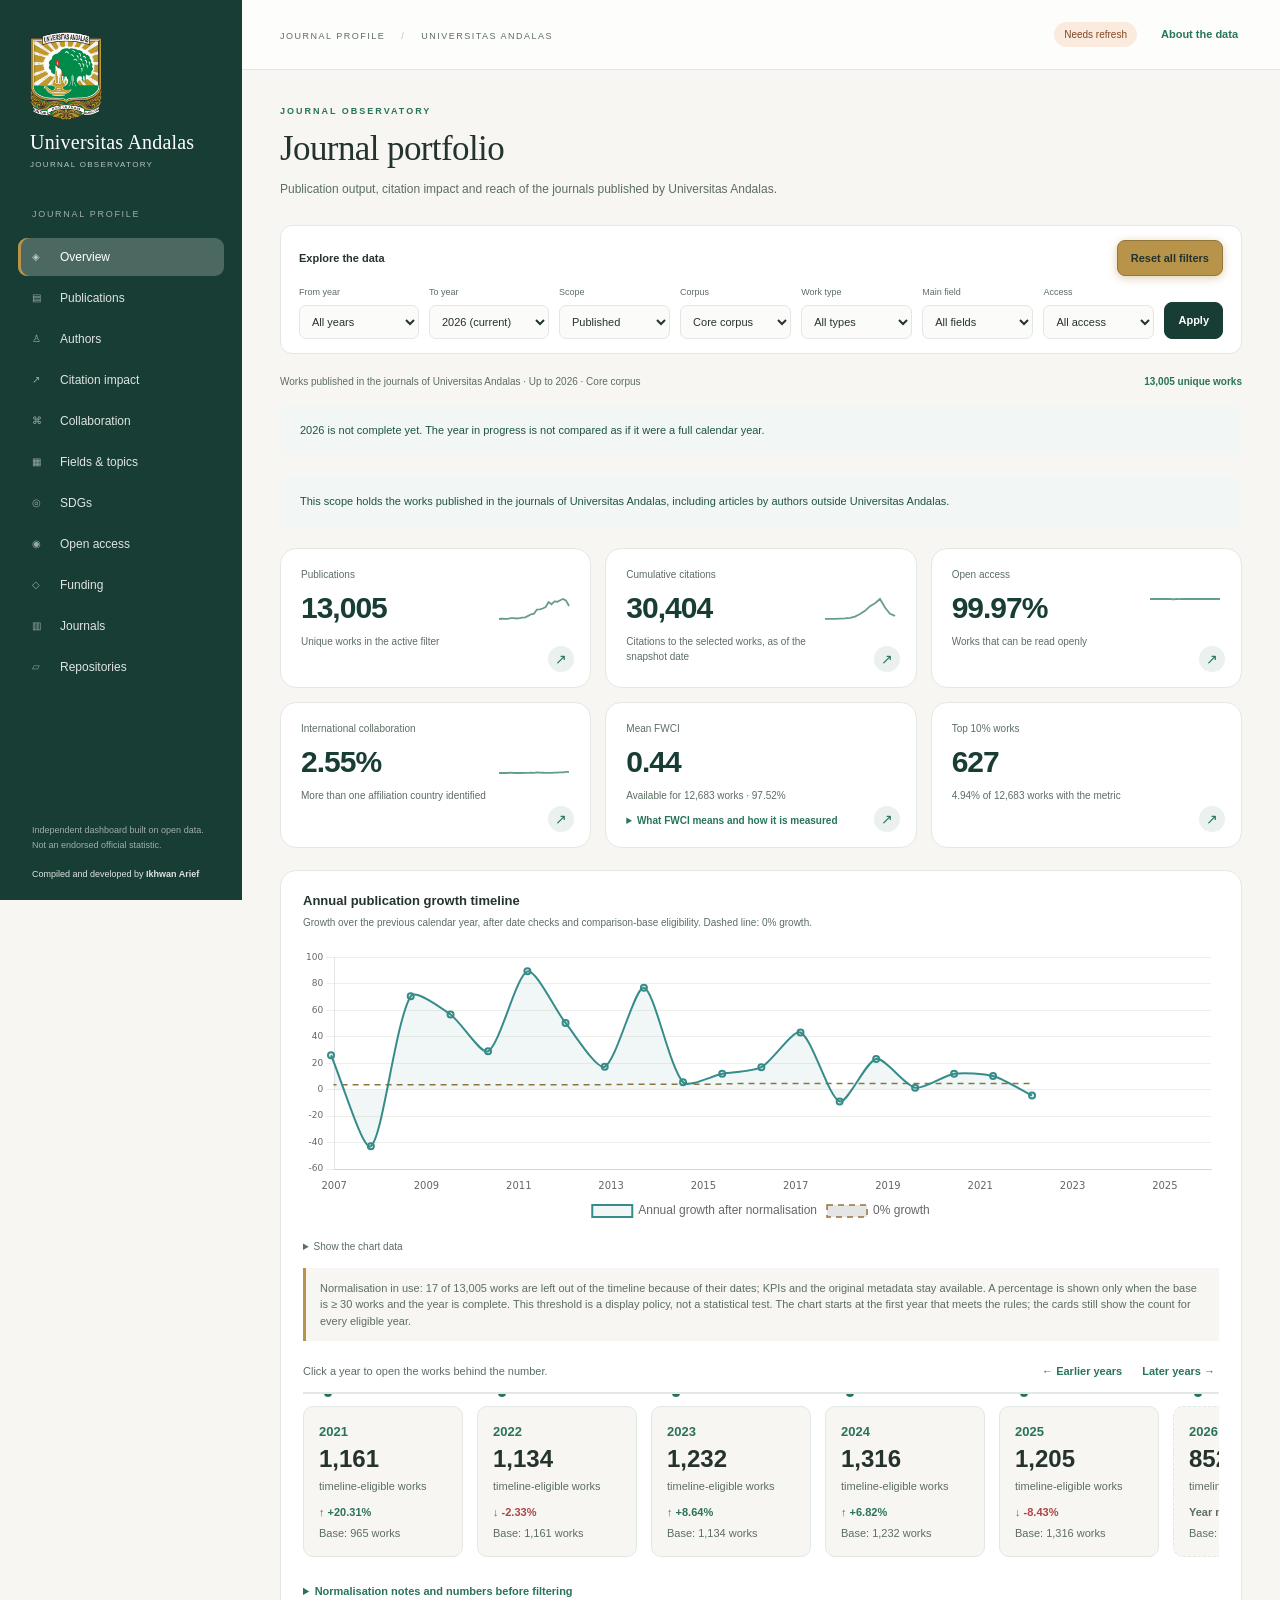
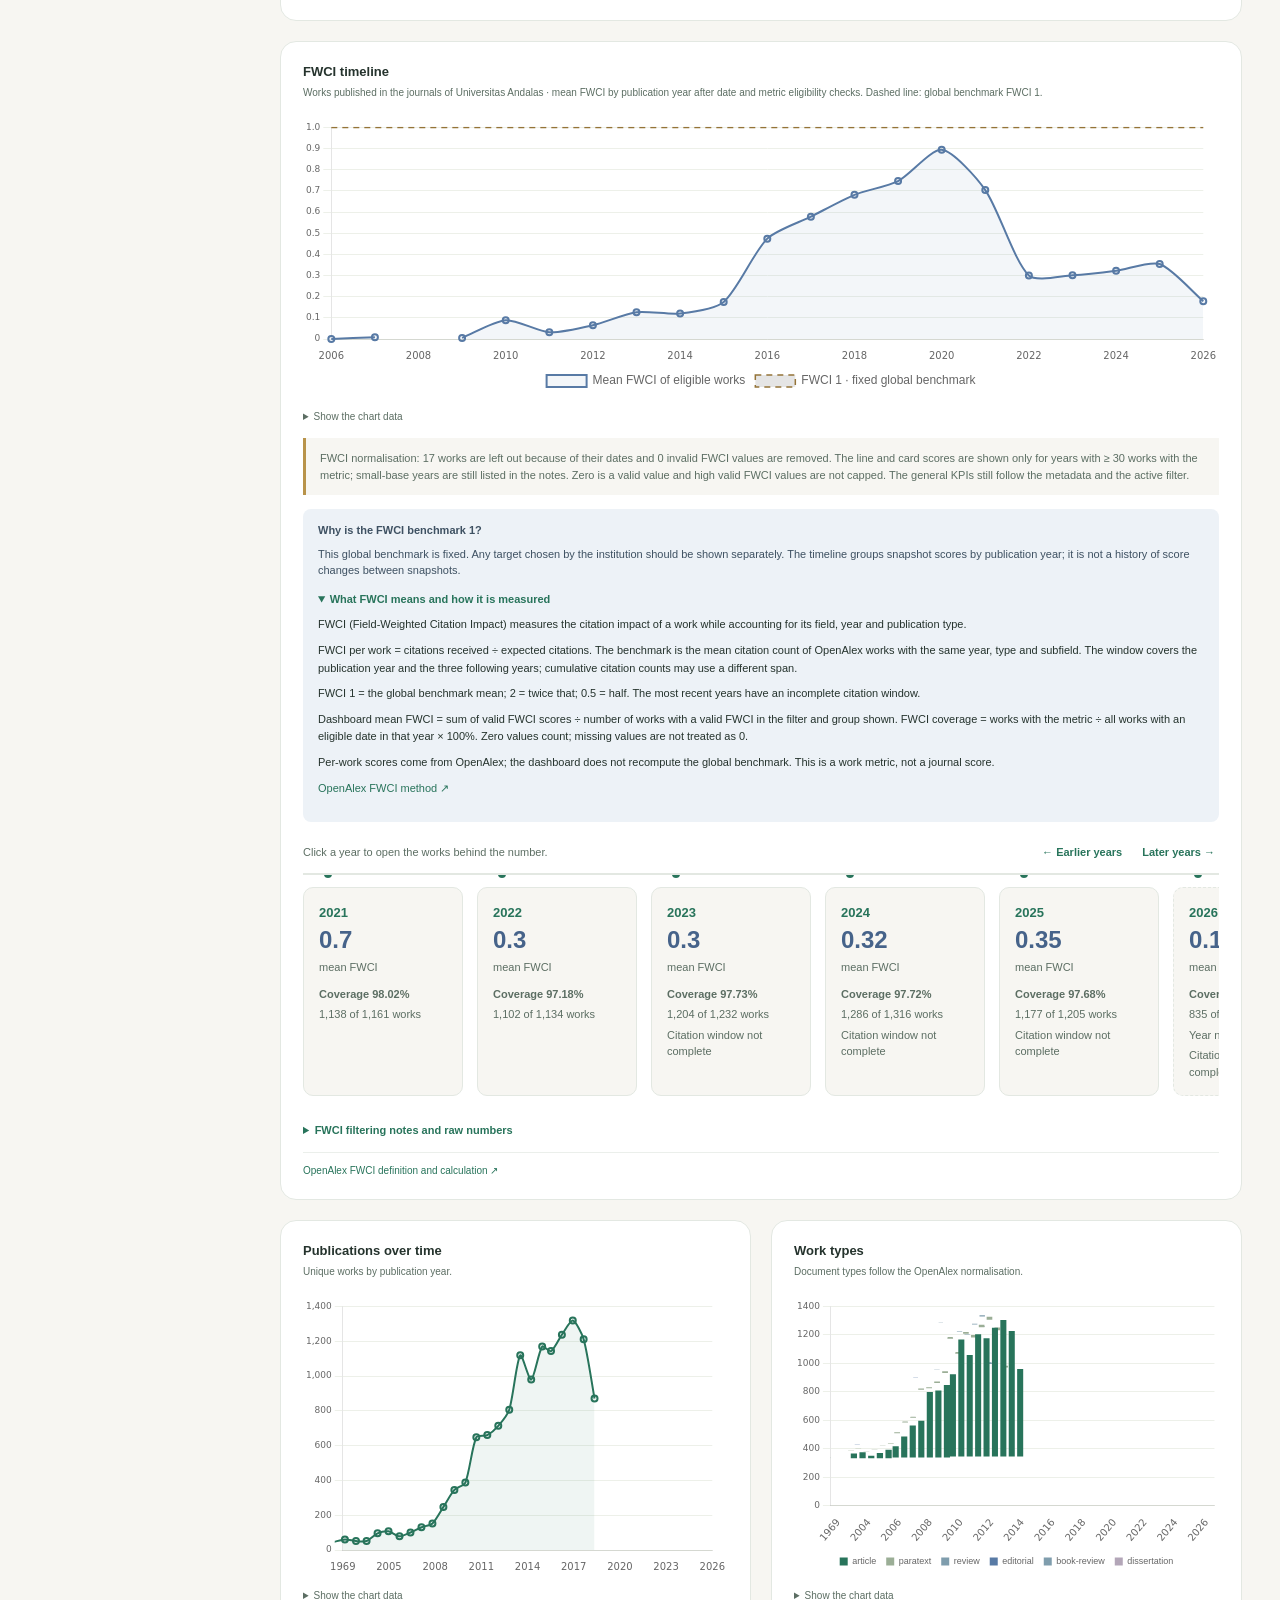
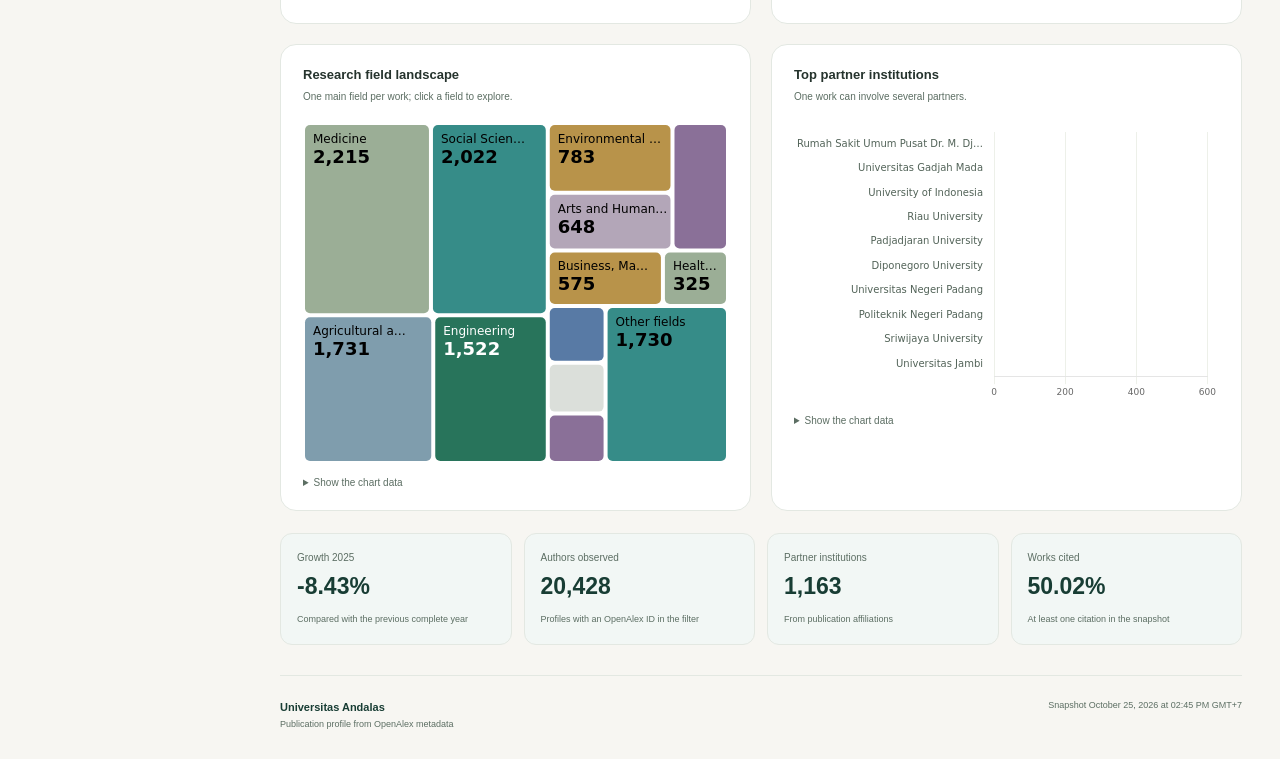
==== commit 8385668e: "Publish OpenAlex snapshot 2026-10-25T07:45:39.293664+00:00" ====
--- a/index.html
+++ b/index.html
@@ -26,7 +26,7 @@
     <div class="sidebar-bottom"><p>Independent dashboard built on open data. Not an endorsed official statistic.</p><p class="developer-credit">Compiled and developed by <strong>Ikhwan Arief</strong></p></div>
   </aside>
   <div class="workspace">
-    <header class="topbar"><div><button id="menu-toggle" class="icon-button mobile-menu" aria-label="Open navigation" aria-expanded="false">☰</button><span class="breadcrumb">RESEARCH PROFILE <span aria-hidden="true">/</span> <span id="breadcrumb-name"></span></span></div><div class="topbar-right"><span id="freshness" class="status-badge">Loading snapshot</span><a id="method-button" class="text-button" href="https://openalex.org/about" target="_blank" rel="noopener noreferrer">About the data</a></div></header>
+    <header class="topbar"><div><button id="menu-toggle" class="icon-button mobile-menu" aria-label="Open navigation" aria-expanded="false">☰</button> <span class="breadcrumb">JOURNAL PROFILE <span aria-hidden="true">/</span> <span id="breadcrumb-name"></span></span></div><div class="topbar-right"><span id="freshness" class="status-badge">Loading snapshot</span><a id="method-button" class="text-button" href="https://openalex.org/about" target="_blank" rel="noopener noreferrer">About the data</a></div></header>
     <main id="main" tabindex="-1">
       <section class="page-heading"><div><div id="eyebrow" class="eyebrow">JOURNAL OBSERVATORY</div><h1 id="page-title">Journal portfolio</h1><p id="page-description">Journals, articles, impact and reach.</p></div><div class="heading-actions"><button id="export-csv" class="button secondary">↓ CSV</button><button id="export-json" class="button secondary">↓ JSON</button><button id="print" class="button">Print report ↗</button></div></section>
       <section class="filters" aria-label="Publication filters"><div class="filter-topline"><strong>Explore the data</strong><button id="reset" type="button" class="button secondary" title="Return every filter to this tab's defaults">Reset all filters</button></div><form id="filters-form"><label class="year-filter">From year<select id="filter-from" name="from" aria-label="From year"></select></label><label class="year-filter">To year<select id="filter-to" name="to" aria-label="To year"></select></label><label>Scope<select id="filter-scope" name="scope"></select></label><label>Corpus<select id="filter-corpus" name="corpus"><option value="all">All</option><option value="core">Core corpus</option></select></label><label>Work type<select id="filter-type" name="type"><option value="">All types</option></select></label><label>Main field<select id="filter-field" name="field"><option value="">All fields</option></select></label><label>Access<select id="filter-oa" name="oa"><option value="">All access</option><option value="open">Open access</option><option value="closed">Closed</option><option value="diamond">Diamond</option><option value="gold">Gold</option><option value="green">Green</option><option value="hybrid">Hybrid</option><option value="bronze">Bronze</option></select></label><button class="button apply" type="submit">Apply</button></form><div id="active-filters" class="active-filters" aria-label="Active extra filters"></div></section>
--- a/assets/style.css
+++ b/assets/style.css
@@ -290,8 +290,9 @@
 }
 .brand {
   display:flex;
-  gap:12px;
-  align-items:center;
+  flex-direction:column;
+  align-items:flex-start;
+  gap:10px;
   padding:0 12px;
   color:white;
   line-height:1.14;
@@ -307,20 +308,20 @@
 .brand-mark {
   display:flex;
   align-items:center;
-  justify-content:center;
+  justify-content:flex-start;
   flex-shrink:0;
-  min-width:44px;
-  max-width:96px;
-  height:44px
+  min-width:0;
+  max-width:100%
 }
 .brand-mark img {
-  max-width:96px;
-  max-height:44px;
+  max-width:150px;
+  max-height:88px;
   width:auto;
   height:auto
 }
 .brand-mark.monogram {
   width:44px;
+  height:44px;
   border:1px solid rgba(255,255,255,.45);
   border-radius:50%;
   font-family:Georgia,serif;
@@ -329,17 +330,19 @@
   color:white
 }
 .brand strong {
+  display:block;
   font-family:Georgia,serif;
-  font-size:27px;
+  font-size:20px;
   font-weight:normal;
-  letter-spacing:.3px
+  letter-spacing:.2px;
+  line-height:1.2
 }
 .brand small {
   display:block;
   font-size:8px;
   letter-spacing:1.3px;
   color:var(--on-primary-soft);
-  margin-top:9px
+  margin-top:6px
 }
 .sidebar-label {
   font-size:9px;
